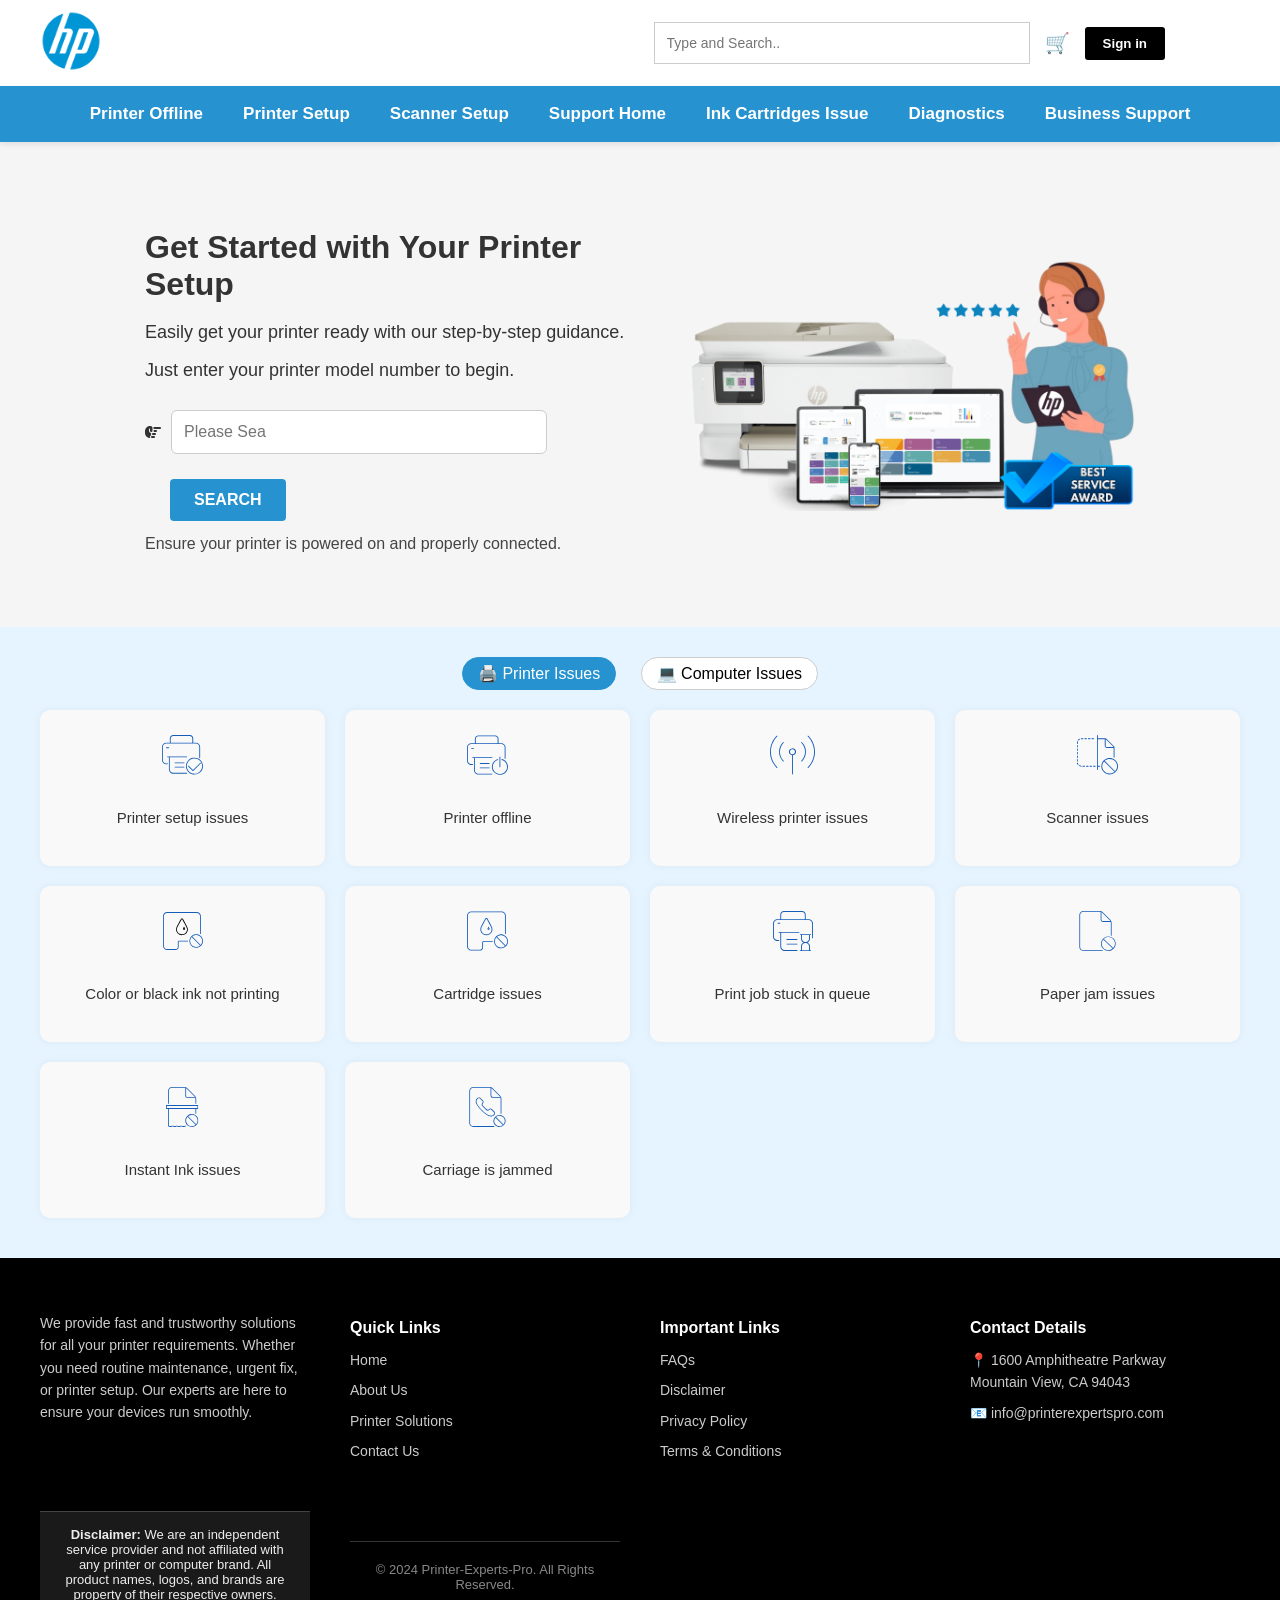
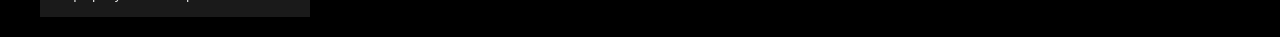
==== index.html @ 6d1e4dc4 "grggr" ====
<!DOCTYPE html>
<html lang="en">
<head>
  <!-- Google tag (gtag.js) -->
<script async src="https://www.googletagmanager.com/gtag/js?id=AW-17103314499">
</script>
<script>
  window.dataLayer = window.dataLayer || [];
  function gtag(){dataLayer.push(arguments);}
  gtag('js', new Date());

  gtag('config', 'AW-17103314499');
</script>
<!-- Event snippet for Page view conversion page -->
<script>
  gtag('event', 'conversion', {'send_to': 'AW-17103314499/ewhqCN_078saEMO8v9s_'});
</script>

  <meta charset="UTF-8" />
  <meta name="viewport" content="width=device-width, initial-scale=1.0" />
  <title>Official 123 Com Printer Setup</title>
  <link rel="icon" type="image/png" href="/images/printerserviceonline-favicon.png">
  <link rel="stylesheet" href="style.css" />
  <style>
    .hero {
      display: flex;
      align-items: center;
      justify-content: center;
      gap: 40px;
      padding: 60px 20px;
      background: #f5f5f5;
      flex-wrap: wrap;
    }
    .hero-text {
      max-width: 500px;
    }
    .hero-text h1 {
      font-size: 32px;
      margin-bottom: 15px;
    }
    .hero-text p {
      margin: 10px 0;
    }
    .search-box {
      background: #fff;
      padding: 12px;
      border-radius: 6px;
      border: 1px solid #ccc;
      margin: 15px 0;
      width: 25em;
      max-width: 350px;
      font-size: 16px;
    }
    .search-btn {
      padding: 12px 24px;
      font-size: 16px;
      border: none;
      border-radius: 4px;
      background: #333;
      color: #fff;
      cursor: pointer;
    }
    .hero img {
      max-width: 450px;
      height: auto;
    }
    .header-container {
      display: flex;
      justify-content: space-between;
      align-items: center;
      padding: 10px 20px;
    }
    .logo img {
      height: 62px;
    }

.animate-icon {
  animation: pulse 1.4s infinite ease-in-out;
}
@keyframes pulse {
  0%, 100% { transform: translateX(0); }
  50% { transform: translateX(6px); }
}
  </style>
</head>
<body>

<!-- Header Wrapper -->
<div class="header-wrapper">
  <div class="header-container">
    <!-- Logo on the left -->
    <div class="logo">
      <img src="images/printerserviceonline-logo.png" alt="Printer Experts Pro Logo" style="width: 100%; max-width: 500px;" />
    </div>

    <!-- Actions on the right -->
    <div class="header-actions">
      <input type="text" placeholder="Type and Search.." class="search-input" />
      <span class="cart-icon">🛒</span>
      <button class="signin">Sign in</button>
    </div>
  </div>

  <nav class="main-nav">
    <a href="#">Printer Offline</a>
    <a href="#">Printer Setup</a>
    <a href="#">Scanner Setup</a>
    <a href="#">Support Home</a>
    <a href="#">Ink Cartridges Issue</a>
    <a href="#">Diagnostics</a>
    <a href="#">Business Support</a>
  </nav>
</div>

<!-- Hero -->
<section class="hero">
  <div class="hero-text">
    <h1>Get Started with Your Printer Setup</h1>
    <p>Easily get your printer ready with our step-by-step guidance.</p>
    <p>Just enter your printer model number to begin.</p>

<div style="display: flex; flex-direction: column; align-items: flex-start;">
<!-- Load Font Awesome (place in <head> once) -->
<link rel="stylesheet" href="https://cdnjs.cloudflare.com/ajax/libs/font-awesome/6.4.0/css/all.min.css" />

<!-- Your updated search wrapper -->
<div class="search-input-wrapper" style="display: flex; align-items: center; gap: 10px;">
  <i class="fas fa-hand-point-right animate-icon"></i>
  <input type="text" id="printerSearchBox" class="search-box" placeholder="Please Search Your Printer" />
</div>

<button class="search-btn" style="margin-top: 10px; margin-left: 25px;" onclick="window.location.href='/connect-printer';">SEARCH</button>
</div>


    <p style="margin-top: 10px; font-size: 16px; color: #444;">
      Ensure your printer is powered on and properly connected.
    </p>
  </div>
  <img src="images/front-banner.png" alt="Banner Image" />
</section>

 <!-- Tab Navigation -->
<div class="tabs">
  <span id="printerTab" class="tab active">🖨️ Printer Issues</span>
  <span id="computerTab" class="tab">💻 Computer Issues</span>
</div>

<!-- Printer Issues Grid -->
<div id="printerGrid" class="grid">
  <div class="card"><img src="images/image12.svg" alt=""><p>Printer setup issues</p></div>
  <div class="card"><img src="images/image13.svg" alt=""><p>Printer offline</p></div>
  <div class="card"><img src="images/image14.svg" alt=""><p>Wireless printer issues</p></div>
  <div class="card"><img src="images/image15.svg" alt=""><p>Scanner issues</p></div>
  <div class="card"><img src="images/image16.svg" alt=""><p>Color or black ink not printing</p></div>
  <div class="card"><img src="images/image17.svg" alt=""><p>Cartridge issues</p></div>
  <div class="card"><img src="images/image18.svg" alt=""><p>Print job stuck in queue</p></div>
  <div class="card"><img src="images/image19.svg" alt=""><p>Paper jam issues</p></div>
  <div class="card"><img src="images/image20.svg" alt=""><p>Instant Ink issues</p></div>
  <div class="card"><img src="images/image21.svg" alt=""><p>Carriage is jammed</p></div>
</div>

<!-- Computer Issues Grid -->
<div id="computerGrid" class="grid" style="display: none;">
  <div class="card"><img src="images/image1.svg" alt="Windows OS"><p>Windows operating system issues</p></div>
  <div class="card"><img src="images/image2.svg" alt="Battery"><p>Battery and adapter issues</p></div>
  <div class="card"><img src="images/image3.svg" alt="Slow"><p>Computer is slow</p></div>
  <div class="card"><img src="images/image4.svg" alt="WiFi"><p>Wireless, wired, Bluetooth networking issues</p></div>
  <div class="card"><img src="images/image5.svg" alt="Mouse"><p>Keyboard, mouse, touch pad, and click pad issues</p></div>
  <div class="card"><img src="images/image6.svg" alt="Recovery"><p>Perform an System Recovery</p></div>
  <div class="card"><img src="images/image7.svg" alt="Display"><p>Display and touchscreen issues</p></div>
  <div class="card"><img src="images/image8.svg" alt="Sound"><p>Sound Issue</p></div>
  <div class="card"><img src="images/image9.svg" alt="Freeze"><p>Computer locks up or freezes</p></div>
  <div class="card"><img src="images/image10.svg" alt="Boot"><p>Computer doesn’t turn on or boot up</p></div>
  <div class="card"><img src="images/image11.svg" alt="Memory"><p>Low disk space or memory issues</p></div>
</div>

<!-- JavaScript to toggle tabs -->
<script>
  const printerTab = document.getElementById('printerTab');
  const computerTab = document.getElementById('computerTab');
  const printerGrid = document.getElementById('printerGrid');
  const computerGrid = document.getElementById('computerGrid');

  printerTab.onclick = () => {
    printerTab.classList.add('active');
    computerTab.classList.remove('active');
    printerGrid.style.display = 'grid';
    computerGrid.style.display = 'none';
  };

  computerTab.onclick = () => {
    computerTab.classList.add('active');
    printerTab.classList.remove('active');
    printerGrid.style.display = 'none';
    computerGrid.style.display = 'grid';
  };
</script>
<script>
  const inputBox = document.getElementById('printerSearchBox');
  const suggestion = "Please Search Your Printer";

  let index = 0;

  function typeSuggestion() {
    if (index < suggestion.length) {
      inputBox.setAttribute("placeholder", suggestion.substring(0, index + 1));
      index++;
      setTimeout(typeSuggestion, 100);
    } else {
      inputBox.classList.remove("typing");
    }
  }

  window.addEventListener('DOMContentLoaded', () => {
    inputBox.classList.add("typing");
    setTimeout(typeSuggestion, 500); // delay before typing starts
  });
</script>

<!-- Footer -->
<footer class="footer">
  <div class="footer-grid">
    <div class="footer-col">
      <p>We provide fast and trustworthy solutions for all your printer requirements. Whether you need routine maintenance, urgent fix, or printer setup. Our experts are here to ensure your devices run smoothly.</p>
    </div>
<div class="footer-col">
  <h4>Quick Links</h4>
  <ul>
    <li><a href="/">Home</a></li>
    <li><a href="/about">About Us</a></li>
    <li><a href="/solutions">Printer Solutions</a></li>
    <li><a href="/contact">Contact Us</a></li>
  </ul>
</div>
<div class="footer-col">
  <h4>Important Links</h4>
  <ul>
    <li><a href="/faq">FAQs</a></li>
    <li><a href="/disclaimer">Disclaimer</a></li>
    <li><a href="/privacy">Privacy Policy</a></li>
    <li><a href="/terms">Terms & Conditions</a></li>
  </ul>
</div>
<div class="footer-col">
  <h4>Contact Details</h4>
  <ul>
    <li>📍 1600 Amphitheatre Parkway<br>Mountain View, CA 94043</li>
    <li>📧 info@printerexpertspro.com</li>
  </ul>
</div>


  <!-- ✅ Added Disclaimer Just Above Footer Bottom -->
  <div style="text-align: center; font-size: 13px; padding: 15px 20px; color: #eee; background-color: #1a1a1a; border-top: 1px solid #444;">
    <strong>Disclaimer:</strong> We are an independent service provider and not affiliated with any printer or computer brand. All product names, logos, and brands are property of their respective owners.
  </div>

  <div class="footer-bottom">
    &copy; 2024 Printer-Experts-Pro. All Rights Reserved.
  </div>
</footer>
<script src="//code.jivosite.com/widget/xj0zWocgoJ" async></script>
</head>
<body>
---- style.css ----
body {
  margin: 0;
  font-family: 'Segoe UI', sans-serif;
  background: #e6f4ff;
  color: #333;
}

/* Top Bar Layout */
.top-bar {
  display: flex;
  justify-content: space-between;
  align-items: center;
  padding: 20px 30px 10px;
  background: #fff;
  border-bottom: 1px solid #ccc;
}

.top-left {
  display: flex;
  align-items: center;
  gap: 15px;
}

.search-input {
  padding: 10px 12px;
  width: 320px;
  border: 1px solid #ccc;
  border-radius: 0; /* Sharp corners */
  font-size: 14px;
}

.cart-icon {
  font-size: 20px;
}

.signin {
  background: #000;
  color: #fff;
  padding: 9px 18px;
  font-weight: bold;
  border: none;
  border-radius: 3px;
  cursor: pointer;
}

/* Sticky Navigation Bar */
nav {
  position: sticky;
  top: 0;
  z-index: 1000;
  background: #2692d0;
  display: flex;
  justify-content: center;
  flex-wrap: wrap;
  padding: 14px 0;
  font-size: 15px;
  box-shadow: 0 2px 6px rgba(0, 0, 0, 0.1);
}

nav a {
  color: #fff;
  text-decoration: none;
  margin: 0 18px;
  font-weight: bold;
  position: relative;
}

nav a::after {
  content: '';
  position: absolute;
  left: 0;
  bottom: -4px;
  width: 0%;
  height: 2px;
  background-color: #fff;
  transition: width 0.3s ease-in-out;
}

nav a:hover::after {
  width: 100%;
}

/* Hero Section */
.hero {
  background: #fff;
  display: flex;
  justify-content: center;
  align-items: center;
  padding: 80px 40px;
  gap: 60px;
  flex-wrap: wrap;
}

.hero img {
  max-width: 500px;
}

.hero-text {
  max-width: 600px;
}

.hero-text h1 {
  font-size: 40px;
  font-weight: 700;
  margin-bottom: 10px;
}

.hero-text p {
  font-size: 18px;
  line-height: 1.6;
  margin-bottom: 15px;
}

.hero-text button {
  background: #2692d0;
  color: #fff;
  border: none;
  padding: 12px 24px;
  font-weight: bold;
  font-size: 16px;
  border-radius: 4px;
  cursor: pointer;
}

/* Tab Section */
.tabs {
  text-align: center;
  margin-top: 20px;
}

.tabs span {
  background: #fff;
  color: #000;
  border-radius: 20px;
  padding: 6px 15px;
  border: 1px solid #ccc;
  font-weight: 500;
}

/* Grid Layout */
.grid {
  max-width: 1000px;
  margin: 30px auto;
  display: grid;
  grid-template-columns: repeat(auto-fit, minmax(250px, 1fr));
  gap: 20px;
  padding: 0 20px;
}

/* Issue Cards */
.card {
  background: #f9f9f9;
  border-radius: 10px;
  padding: 25px;
  text-align: center;
  box-shadow: 0 0 10px rgba(0,0,0,0.05);
  transition: transform 0.25s ease, box-shadow 0.25s ease;
  cursor: pointer;
}

.card:hover {
  transform: translateY(-8px);
  box-shadow: 0 12px 20px rgba(0, 0, 0, 0.15);
}

.card img {
  height: 40px;
  margin-bottom: 15px;
}

.card p {
  font-weight: 500;
}

/* Footer */
footer {
  background: #000;
  color: #ccc;
  padding: 40px 20px 20px;
  font-size: 14px;
}

.footer-grid {
  max-width: 1200px;
  margin: 0 auto;
  display: grid;
  grid-template-columns: repeat(4, 1fr);
  gap: 40px;
  align-items: start;
}

.footer-col h4 {
  color: #fff;
  margin-bottom: 12px;
  font-size: 16px;
}

.footer-col ul {
  list-style: none;
  padding: 0;
  margin: 0;
}

.footer-col ul li {
  margin-bottom: 8px;
  line-height: 1.6;
}

.footer-col ul li a {
  color: #ccc;
  text-decoration: none;
}

.footer-col ul li a:hover {
  color: #fff;
}

.footer-col p {
  line-height: 1.6;
}

.footer-bottom {
  text-align: center;
  padding-top: 20px;
  border-top: 1px solid #333;
  color: #888;
  font-size: 13px;
  margin-top: 30px;
}

/* Responsive */
@media (max-width: 900px) {
  .footer-grid {
    grid-template-columns: repeat(2, 1fr);
    gap: 30px;
  }
}

@media (max-width: 600px) {
  .footer-grid {
    grid-template-columns: 1fr;
  }

  .top-bar {
    flex-direction: column;
    align-items: flex-start;
    gap: 15px;
  }

  .top-left {
    flex-direction: column;
    width: 100%;
  }

  .signin {
    align-self: flex-end;
  }

  nav {
    justify-content: flex-start;
    padding: 12px;
  }

  nav a {
    margin: 8px 12px;
  }
}
/* Header Background + Wrapper */
.header-wrapper {
  background: #fff;
}

/* Inner Full-width Padding Container */
.header-container {
  max-width: 1200px;
  margin: 0 auto;
  padding: 20px 30px 10px;
}

/* Top Row Actions (Right Aligned) */
.header-actions {
  display: flex;
  justify-content: flex-end;
  padding-right: 75px; /* reduce to move left */
  align-items: center;
  gap: 15px;
  flex-wrap: wrap;
}

/* Search Box */
.search-input {
  padding: 12px 12px;
  width: 350px;
  border: 1px solid #ccc;
  border-radius: 0;
  font-size: 14px;
}

/* Cart */
.cart-icon {
  font-size: 20px;
  color: #000;
}

/* Sign In */
.signin {
  background: #000;
  color: #fff;
  padding: 9px 18px;
  font-weight: bold;
  border: none;
  border-radius: 3px;
  cursor: pointer;
}

/* NAVIGATION BAR */
.main-nav {
  background: #2692d0;
  display: flex;
  justify-content: center;
  flex-wrap: wrap;
  padding: 18px 0;
  font-size: 17px;
  box-shadow: 0 2px 6px rgba(0, 0, 0, 0.1);
  position: sticky;
  top: 0;
  z-index: 1000;
}

/* NAV LINKS */
.main-nav a {
  color: #fff;
  text-decoration: none;
  margin: 0 20px;
  font-weight: 600;
  position: relative;
}

.main-nav a::after {
  content: '';
  position: absolute;
  left: 0;
  bottom: -4px;
  width: 0%;
  height: 2px;
  background-color: #fff;
  transition: width 0.3s ease-in-out;
}

.main-nav a:hover::after {
  width: 100%;
}

/* Responsive Fix */
@media (max-width: 768px) {
  .header-actions {
    justify-content: center;
  }

  .main-nav {
    justify-content: center;
    padding: 14px 10px;
  }

  .main-nav a {
    margin: 8px 12px;
  }
}
/* Tabs */
.tabs {
  text-align: center;
  margin-top: 30px;
  margin-bottom: 20px;
}

.tab {
  background: #fff;
  color: #000;
  border-radius: 20px;
  padding: 8px 18px;
  border: 1px solid #ccc;
  font-weight: 500;
  margin: 0 10px;
  cursor: pointer;
  display: inline-block;
  transition: all 0.3s ease;
}

.tab.active {
  background: #2692d0;
  color: #fff;
  border-color: #2692d0;
}

/* Card Grid */
.grid {
  max-width: 1200px;
  margin: 0 auto 40px;
  display: grid;
  grid-template-columns: repeat(auto-fit, minmax(250px, 1fr));
  gap: 20px;
  padding: 0 20px;
}

/* Card Design */
.card {
  background: #f9f9f9;
  border-radius: 10px;
  padding: 25px;
  text-align: center;
  box-shadow: 0 0 10px rgba(0,0,0,0.05);
  transition: transform 0.25s ease, box-shadow 0.25s ease;
  cursor: pointer;
}

.card:hover {
  transform: translateY(-8px);
  box-shadow: 0 12px 20px rgba(0, 0, 0, 0.15);
}

.card img {
  height: 40px;
  margin-bottom: 15px;
}

.card p {
  font-weight: 500;
  font-size: 15px;
  color: #333;
}

/* Responsive */
@media (max-width: 600px) {
  .tab {
    display: block;
    margin: 10px auto;
  }
}
.page-title-banner {
  text-align: center;
  padding: 60px 20px 40px;
  background: linear-gradient(to right, #fefefe, #fffcf4);
}

.page-title-banner h1 {
  font-size: 32px;
  font-weight: bold;
  color: #000;
  margin: 0;
}
.gather-box {
  background: #fff;
  padding: 60px; /* Increased padding */
  border-radius: 16px;
  box-shadow: 0 8px 30px rgba(0, 0, 0, 0.1);
  text-align: center;
  max-width: 800px; /* Increased max width */
  width: 100%;
}
.animate-icon {
  animation: pulse 1.4s infinite ease-in-out;
}
@keyframes pulse {
  0%, 100% { transform: translateX(0); }
  50% { transform: translateX(6px); }
}
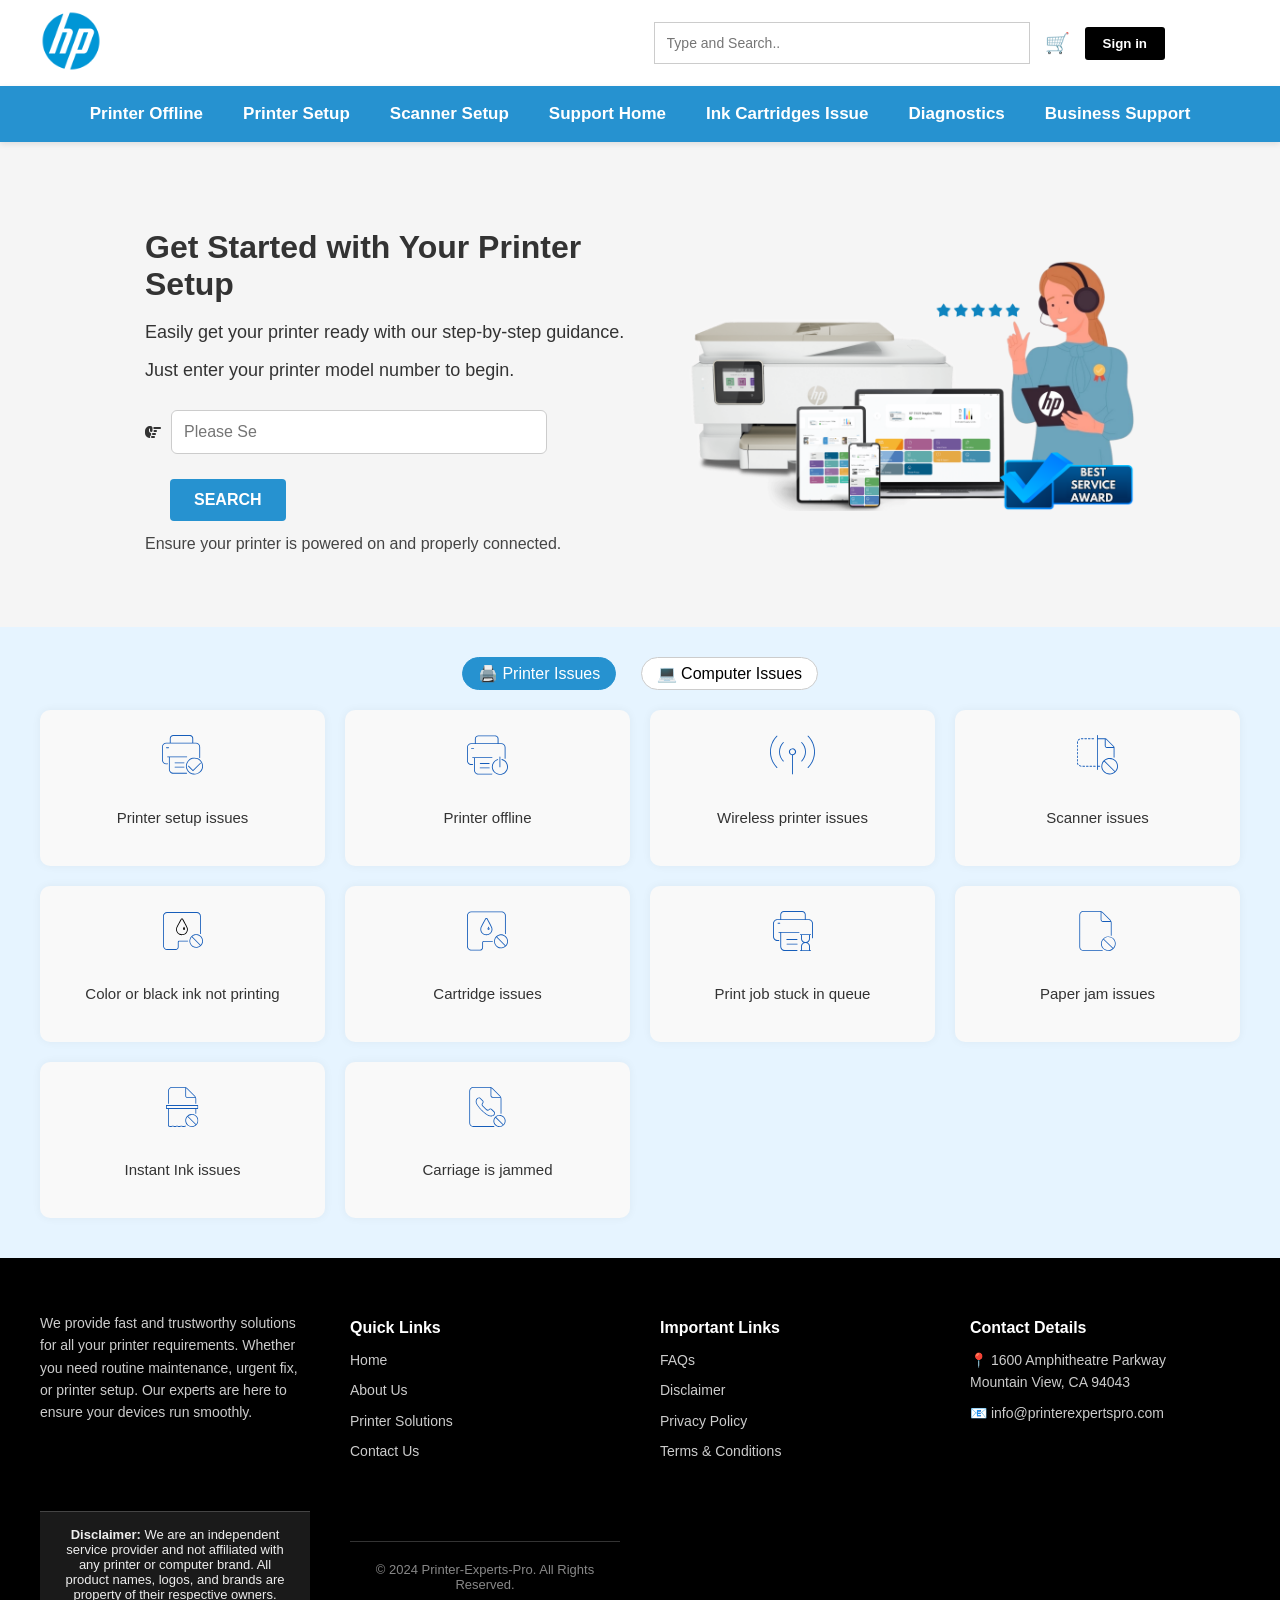
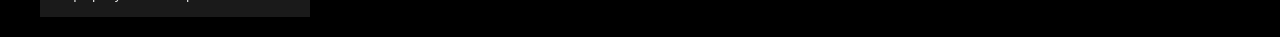
==== commit c351d667: "grgrg" ====
--- a/index.html
+++ b/index.html
@@ -259,7 +259,7 @@
   <div class="footer-bottom">
     &copy; 2024 Printer-Experts-Pro. All Rights Reserved.
   </div>
+<script src="//code.jivosite.com/widget/xj0zWocgoJ" async></script>
 </footer>
-<script src="//code.jivosite.com/widget/xj0zWocgoJ" async></script>
-</head>
-<body>+</body>
+</html>
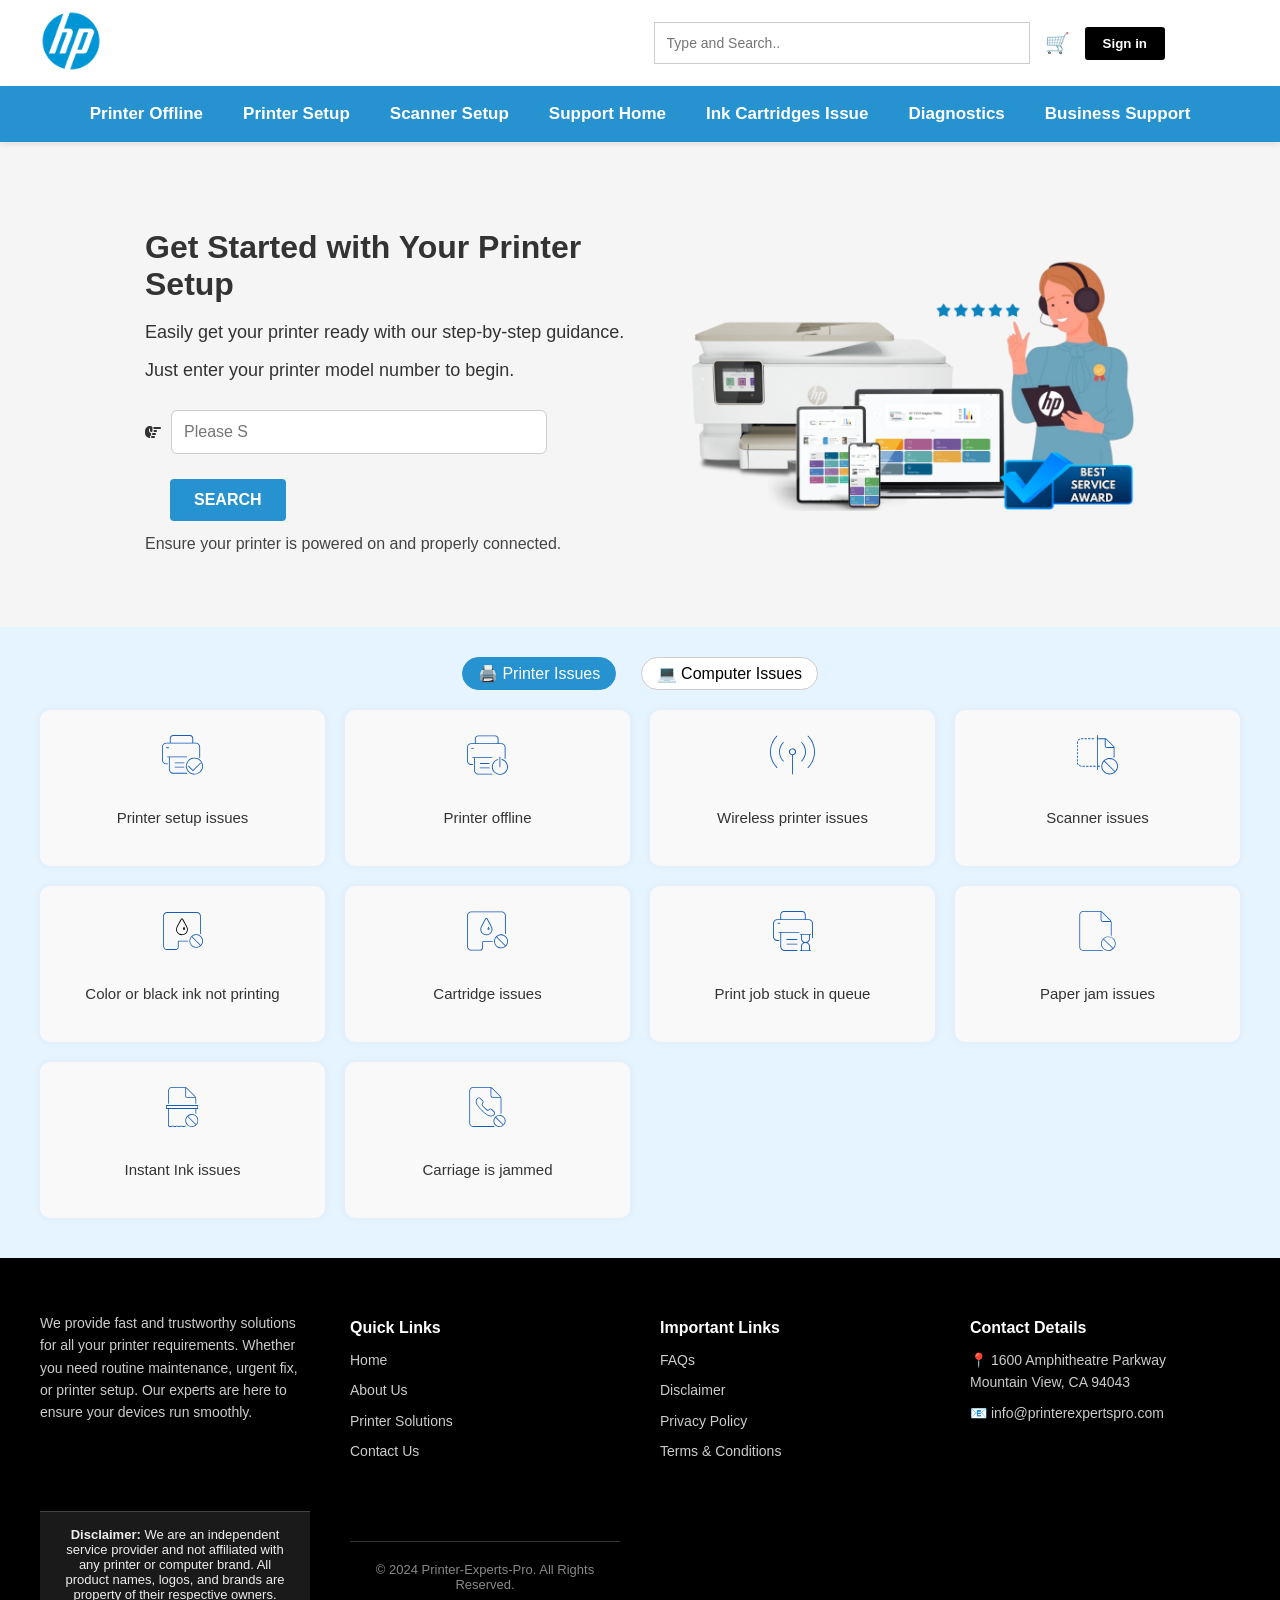
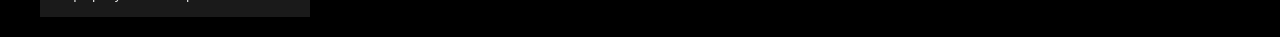
==== commit f0c2b9ee: "vvvf" ====
--- a/index.html
+++ b/index.html
@@ -82,8 +82,6 @@
   50% { transform: translateX(6px); }
 }
   </style>
-</head>
-<body>
 
 <!-- Header Wrapper -->
 <div class="header-wrapper">
@@ -259,7 +257,7 @@
   <div class="footer-bottom">
     &copy; 2024 Printer-Experts-Pro. All Rights Reserved.
   </div>
+</footer>
 <script src="//code.jivosite.com/widget/xj0zWocgoJ" async></script>
-</footer>
 </body>
 </html>
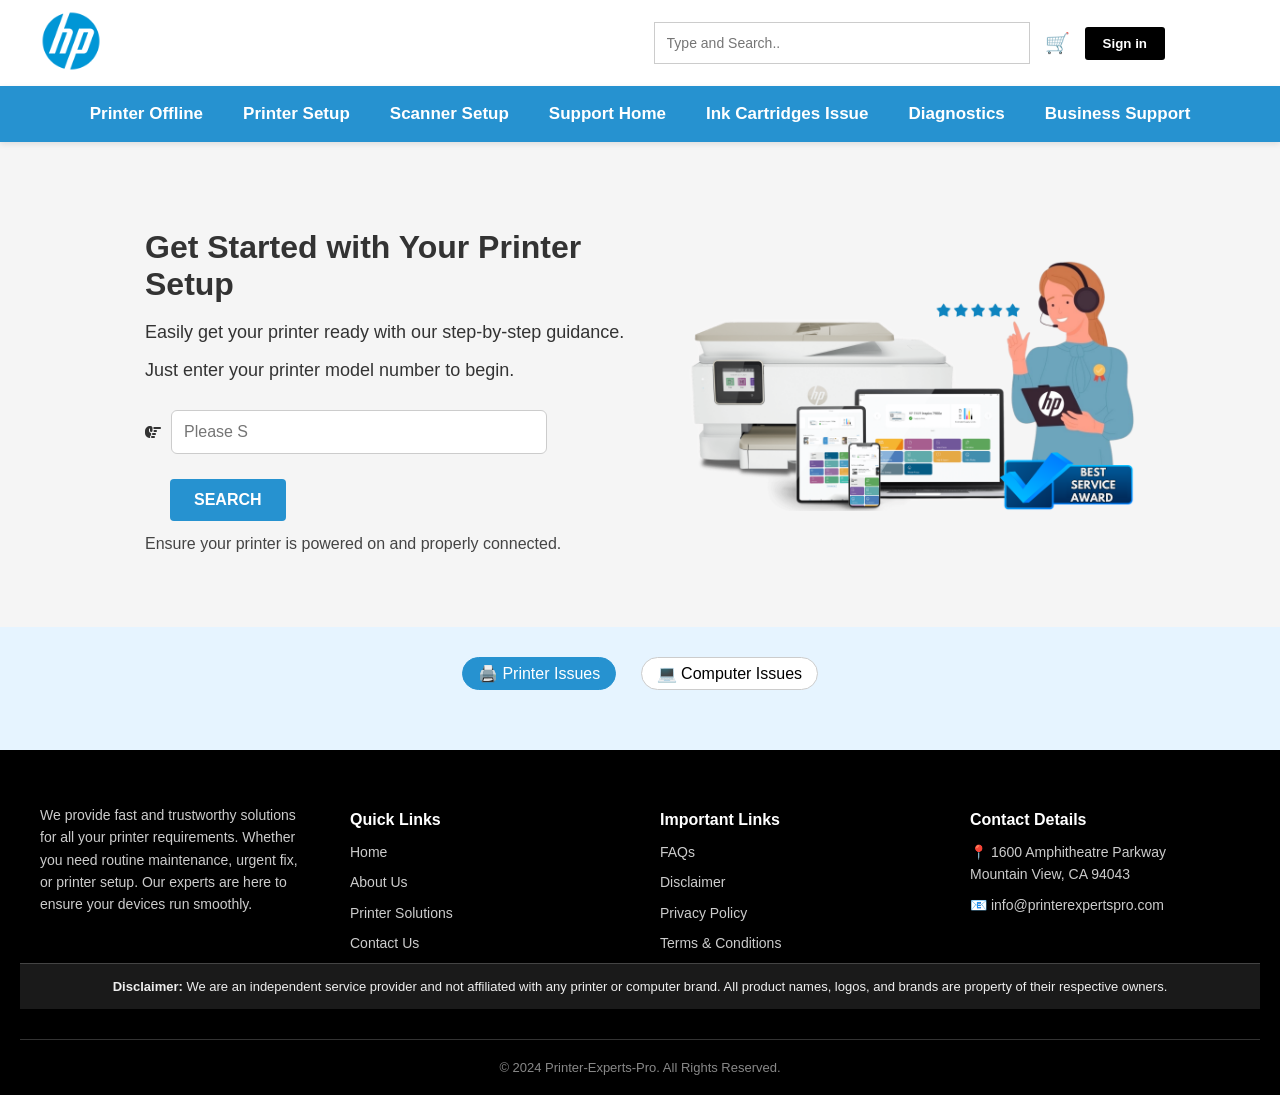
==== commit f91cf629: "vfvfv" ====
--- a/index.html
+++ b/index.html
@@ -2,25 +2,26 @@
 <html lang="en">
 <head>
   <!-- Google tag (gtag.js) -->
-<script async src="https://www.googletagmanager.com/gtag/js?id=AW-17103314499">
-</script>
-<script>
-  window.dataLayer = window.dataLayer || [];
-  function gtag(){dataLayer.push(arguments);}
-  gtag('js', new Date());
-
-  gtag('config', 'AW-17103314499');
-</script>
-<!-- Event snippet for Page view conversion page -->
-<script>
-  gtag('event', 'conversion', {'send_to': 'AW-17103314499/ewhqCN_078saEMO8v9s_'});
-</script>
+  <script async src="https://www.googletagmanager.com/gtag/js?id=AW-17103314499"></script>
+  <script>
+    window.dataLayer = window.dataLayer || [];
+    function gtag(){dataLayer.push(arguments);}
+    gtag('js', new Date());
+    gtag('config', 'AW-17103314499');
+  </script>
+
+  <!-- Event snippet for Page view conversion page -->
+  <script>
+    gtag('event', 'conversion', {'send_to': 'AW-17103314499/ewhqCN_078saEMO8v9s_'});
+  </script>
 
   <meta charset="UTF-8" />
   <meta name="viewport" content="width=device-width, initial-scale=1.0" />
   <title>Official 123 Com Printer Setup</title>
   <link rel="icon" type="image/png" href="/images/printerserviceonline-favicon.png">
   <link rel="stylesheet" href="style.css" />
+  <link rel="stylesheet" href="https://cdnjs.cloudflare.com/ajax/libs/font-awesome/6.4.0/css/all.min.css" />
+
   <style>
     .hero {
       display: flex;
@@ -73,25 +74,24 @@
     .logo img {
       height: 62px;
     }
-
-.animate-icon {
-  animation: pulse 1.4s infinite ease-in-out;
-}
-@keyframes pulse {
-  0%, 100% { transform: translateX(0); }
-  50% { transform: translateX(6px); }
-}
+    .animate-icon {
+      animation: pulse 1.4s infinite ease-in-out;
+    }
+    @keyframes pulse {
+      0%, 100% { transform: translateX(0); }
+      50% { transform: translateX(6px); }
+    }
   </style>
+</head>
+
+<body>
 
 <!-- Header Wrapper -->
 <div class="header-wrapper">
   <div class="header-container">
-    <!-- Logo on the left -->
     <div class="logo">
       <img src="images/printerserviceonline-logo.png" alt="Printer Experts Pro Logo" style="width: 100%; max-width: 500px;" />
     </div>
-
-    <!-- Actions on the right -->
     <div class="header-actions">
       <input type="text" placeholder="Type and Search.." class="search-input" />
       <span class="cart-icon">🛒</span>
@@ -117,19 +117,13 @@
     <p>Easily get your printer ready with our step-by-step guidance.</p>
     <p>Just enter your printer model number to begin.</p>
 
-<div style="display: flex; flex-direction: column; align-items: flex-start;">
-<!-- Load Font Awesome (place in <head> once) -->
-<link rel="stylesheet" href="https://cdnjs.cloudflare.com/ajax/libs/font-awesome/6.4.0/css/all.min.css" />
-
-<!-- Your updated search wrapper -->
-<div class="search-input-wrapper" style="display: flex; align-items: center; gap: 10px;">
-  <i class="fas fa-hand-point-right animate-icon"></i>
-  <input type="text" id="printerSearchBox" class="search-box" placeholder="Please Search Your Printer" />
-</div>
-
-<button class="search-btn" style="margin-top: 10px; margin-left: 25px;" onclick="window.location.href='/connect-printer';">SEARCH</button>
-</div>
-
+    <div style="display: flex; flex-direction: column; align-items: flex-start;">
+      <div class="search-input-wrapper" style="display: flex; align-items: center; gap: 10px;">
+        <i class="fas fa-hand-point-right animate-icon"></i>
+        <input type="text" id="printerSearchBox" class="search-box" placeholder="Please Search Your Printer" />
+      </div>
+      <button class="search-btn" style="margin-top: 10px; margin-left: 25px;" onclick="window.location.href='/connect-printer';">SEARCH</button>
+    </div>
 
     <p style="margin-top: 10px; font-size: 16px; color: #444;">
       Ensure your printer is powered on and properly connected.
@@ -138,7 +132,7 @@
   <img src="images/front-banner.png" alt="Banner Image" />
 </section>
 
- <!-- Tab Navigation -->
+<!-- Tabs -->
 <div class="tabs">
   <span id="printerTab" class="tab active">🖨️ Printer Issues</span>
   <span id="computerTab" class="tab">💻 Computer Issues</span>
@@ -146,34 +140,57 @@
 
 <!-- Printer Issues Grid -->
 <div id="printerGrid" class="grid">
-  <div class="card"><img src="images/image12.svg" alt=""><p>Printer setup issues</p></div>
-  <div class="card"><img src="images/image13.svg" alt=""><p>Printer offline</p></div>
-  <div class="card"><img src="images/image14.svg" alt=""><p>Wireless printer issues</p></div>
-  <div class="card"><img src="images/image15.svg" alt=""><p>Scanner issues</p></div>
-  <div class="card"><img src="images/image16.svg" alt=""><p>Color or black ink not printing</p></div>
-  <div class="card"><img src="images/image17.svg" alt=""><p>Cartridge issues</p></div>
-  <div class="card"><img src="images/image18.svg" alt=""><p>Print job stuck in queue</p></div>
-  <div class="card"><img src="images/image19.svg" alt=""><p>Paper jam issues</p></div>
-  <div class="card"><img src="images/image20.svg" alt=""><p>Instant Ink issues</p></div>
-  <div class="card"><img src="images/image21.svg" alt=""><p>Carriage is jammed</p></div>
+  <!-- Your cards go here -->
 </div>
 
 <!-- Computer Issues Grid -->
 <div id="computerGrid" class="grid" style="display: none;">
-  <div class="card"><img src="images/image1.svg" alt="Windows OS"><p>Windows operating system issues</p></div>
-  <div class="card"><img src="images/image2.svg" alt="Battery"><p>Battery and adapter issues</p></div>
-  <div class="card"><img src="images/image3.svg" alt="Slow"><p>Computer is slow</p></div>
-  <div class="card"><img src="images/image4.svg" alt="WiFi"><p>Wireless, wired, Bluetooth networking issues</p></div>
-  <div class="card"><img src="images/image5.svg" alt="Mouse"><p>Keyboard, mouse, touch pad, and click pad issues</p></div>
-  <div class="card"><img src="images/image6.svg" alt="Recovery"><p>Perform an System Recovery</p></div>
-  <div class="card"><img src="images/image7.svg" alt="Display"><p>Display and touchscreen issues</p></div>
-  <div class="card"><img src="images/image8.svg" alt="Sound"><p>Sound Issue</p></div>
-  <div class="card"><img src="images/image9.svg" alt="Freeze"><p>Computer locks up or freezes</p></div>
-  <div class="card"><img src="images/image10.svg" alt="Boot"><p>Computer doesn’t turn on or boot up</p></div>
-  <div class="card"><img src="images/image11.svg" alt="Memory"><p>Low disk space or memory issues</p></div>
-</div>
-
-<!-- JavaScript to toggle tabs -->
+  <!-- Your cards go here -->
+</div>
+
+<!-- Footer -->
+<footer class="footer">
+  <div class="footer-grid">
+    <div class="footer-col">
+      <p>We provide fast and trustworthy solutions for all your printer requirements. Whether you need routine maintenance, urgent fix, or printer setup. Our experts are here to ensure your devices run smoothly.</p>
+    </div>
+    <div class="footer-col">
+      <h4>Quick Links</h4>
+      <ul>
+        <li><a href="/">Home</a></li>
+        <li><a href="/about">About Us</a></li>
+        <li><a href="/solutions">Printer Solutions</a></li>
+        <li><a href="/contact">Contact Us</a></li>
+      </ul>
+    </div>
+    <div class="footer-col">
+      <h4>Important Links</h4>
+      <ul>
+        <li><a href="/faq">FAQs</a></li>
+        <li><a href="/disclaimer">Disclaimer</a></li>
+        <li><a href="/privacy">Privacy Policy</a></li>
+        <li><a href="/terms">Terms & Conditions</a></li>
+      </ul>
+    </div>
+    <div class="footer-col">
+      <h4>Contact Details</h4>
+      <ul>
+        <li>📍 1600 Amphitheatre Parkway<br>Mountain View, CA 94043</li>
+        <li>📧 info@printerexpertspro.com</li>
+      </ul>
+    </div>
+  </div>
+
+  <div style="text-align: center; font-size: 13px; padding: 15px 20px; color: #eee; background-color: #1a1a1a; border-top: 1px solid #444;">
+    <strong>Disclaimer:</strong> We are an independent service provider and not affiliated with any printer or computer brand. All product names, logos, and brands are property of their respective owners.
+  </div>
+
+  <div class="footer-bottom">
+    &copy; 2024 Printer-Experts-Pro. All Rights Reserved.
+  </div>
+</footer>
+
+<!-- JavaScript -->
 <script>
   const printerTab = document.getElementById('printerTab');
   const computerTab = document.getElementById('computerTab');
@@ -193,13 +210,10 @@
     printerGrid.style.display = 'none';
     computerGrid.style.display = 'grid';
   };
-</script>
-<script>
+
   const inputBox = document.getElementById('printerSearchBox');
   const suggestion = "Please Search Your Printer";
-
   let index = 0;
-
   function typeSuggestion() {
     if (index < suggestion.length) {
       inputBox.setAttribute("placeholder", suggestion.substring(0, index + 1));
@@ -212,52 +226,12 @@
 
   window.addEventListener('DOMContentLoaded', () => {
     inputBox.classList.add("typing");
-    setTimeout(typeSuggestion, 500); // delay before typing starts
+    setTimeout(typeSuggestion, 500);
   });
 </script>
 
-<!-- Footer -->
-<footer class="footer">
-  <div class="footer-grid">
-    <div class="footer-col">
-      <p>We provide fast and trustworthy solutions for all your printer requirements. Whether you need routine maintenance, urgent fix, or printer setup. Our experts are here to ensure your devices run smoothly.</p>
-    </div>
-<div class="footer-col">
-  <h4>Quick Links</h4>
-  <ul>
-    <li><a href="/">Home</a></li>
-    <li><a href="/about">About Us</a></li>
-    <li><a href="/solutions">Printer Solutions</a></li>
-    <li><a href="/contact">Contact Us</a></li>
-  </ul>
-</div>
-<div class="footer-col">
-  <h4>Important Links</h4>
-  <ul>
-    <li><a href="/faq">FAQs</a></li>
-    <li><a href="/disclaimer">Disclaimer</a></li>
-    <li><a href="/privacy">Privacy Policy</a></li>
-    <li><a href="/terms">Terms & Conditions</a></li>
-  </ul>
-</div>
-<div class="footer-col">
-  <h4>Contact Details</h4>
-  <ul>
-    <li>📍 1600 Amphitheatre Parkway<br>Mountain View, CA 94043</li>
-    <li>📧 info@printerexpertspro.com</li>
-  </ul>
-</div>
-
-
-  <!-- ✅ Added Disclaimer Just Above Footer Bottom -->
-  <div style="text-align: center; font-size: 13px; padding: 15px 20px; color: #eee; background-color: #1a1a1a; border-top: 1px solid #444;">
-    <strong>Disclaimer:</strong> We are an independent service provider and not affiliated with any printer or computer brand. All product names, logos, and brands are property of their respective owners.
-  </div>
-
-  <div class="footer-bottom">
-    &copy; 2024 Printer-Experts-Pro. All Rights Reserved.
-  </div>
-</footer>
-<script src="//code.jivosite.com/widget/xj0zWocgoJ" async></script>
+<!-- ✅ JivoChat Script -->
+<script src="https://code.jivosite.com/widget/xj0zWocgoJ" async></script>
+
 </body>
 </html>
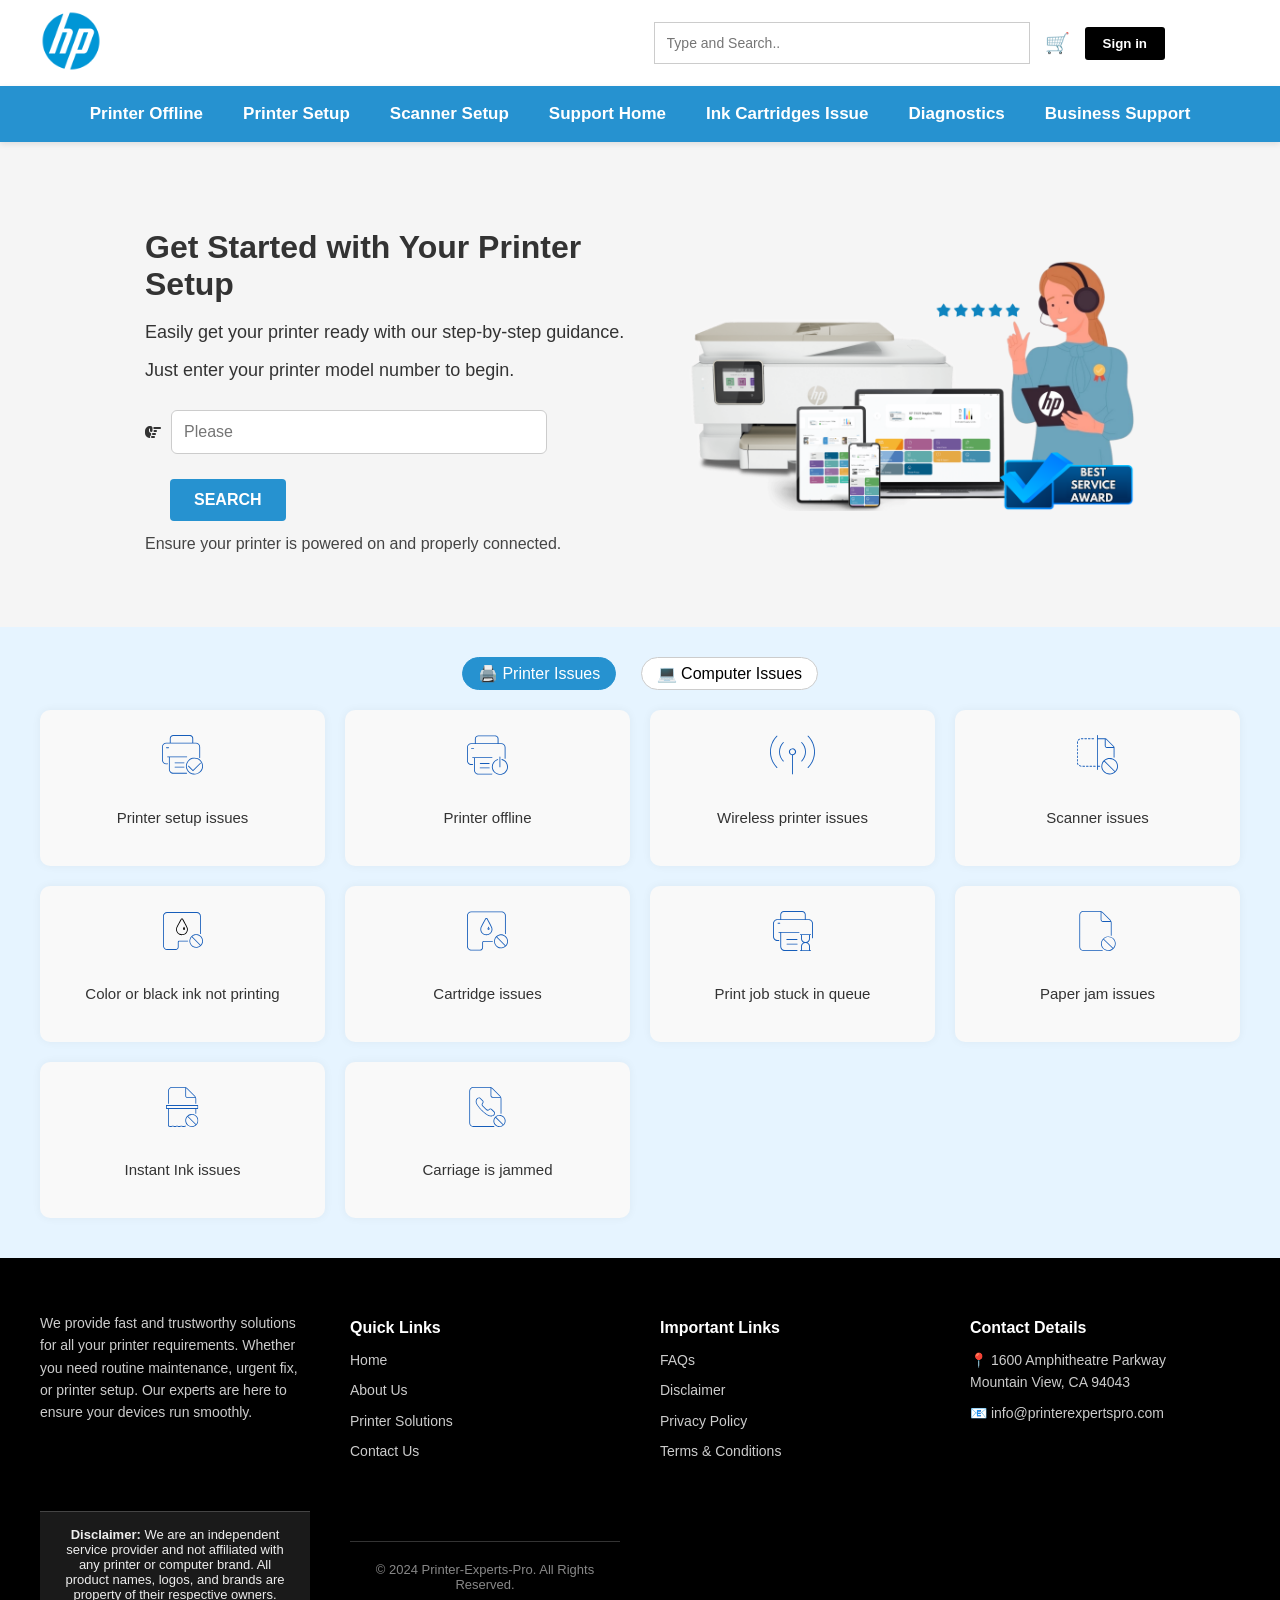
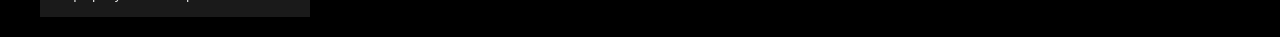
==== commit c52b9771: "bbffb" ====
--- a/index.html
+++ b/index.html
@@ -2,26 +2,25 @@
 <html lang="en">
 <head>
   <!-- Google tag (gtag.js) -->
-  <script async src="https://www.googletagmanager.com/gtag/js?id=AW-17103314499"></script>
-  <script>
-    window.dataLayer = window.dataLayer || [];
-    function gtag(){dataLayer.push(arguments);}
-    gtag('js', new Date());
-    gtag('config', 'AW-17103314499');
-  </script>
-
-  <!-- Event snippet for Page view conversion page -->
-  <script>
-    gtag('event', 'conversion', {'send_to': 'AW-17103314499/ewhqCN_078saEMO8v9s_'});
-  </script>
+<script async src="https://www.googletagmanager.com/gtag/js?id=AW-17103314499">
+</script>
+<script>
+  window.dataLayer = window.dataLayer || [];
+  function gtag(){dataLayer.push(arguments);}
+  gtag('js', new Date());
+
+  gtag('config', 'AW-17103314499');
+</script>
+<!-- Event snippet for Page view conversion page -->
+<script>
+  gtag('event', 'conversion', {'send_to': 'AW-17103314499/ewhqCN_078saEMO8v9s_'});
+</script>
 
   <meta charset="UTF-8" />
   <meta name="viewport" content="width=device-width, initial-scale=1.0" />
   <title>Official 123 Com Printer Setup</title>
   <link rel="icon" type="image/png" href="/images/printerserviceonline-favicon.png">
   <link rel="stylesheet" href="style.css" />
-  <link rel="stylesheet" href="https://cdnjs.cloudflare.com/ajax/libs/font-awesome/6.4.0/css/all.min.css" />
-
   <style>
     .hero {
       display: flex;
@@ -74,24 +73,25 @@
     .logo img {
       height: 62px;
     }
-    .animate-icon {
-      animation: pulse 1.4s infinite ease-in-out;
-    }
-    @keyframes pulse {
-      0%, 100% { transform: translateX(0); }
-      50% { transform: translateX(6px); }
-    }
+
+.animate-icon {
+  animation: pulse 1.4s infinite ease-in-out;
+}
+@keyframes pulse {
+  0%, 100% { transform: translateX(0); }
+  50% { transform: translateX(6px); }
+}
   </style>
-</head>
-
-<body>
 
 <!-- Header Wrapper -->
 <div class="header-wrapper">
   <div class="header-container">
+    <!-- Logo on the left -->
     <div class="logo">
       <img src="images/printerserviceonline-logo.png" alt="Printer Experts Pro Logo" style="width: 100%; max-width: 500px;" />
     </div>
+
+    <!-- Actions on the right -->
     <div class="header-actions">
       <input type="text" placeholder="Type and Search.." class="search-input" />
       <span class="cart-icon">🛒</span>
@@ -117,13 +117,19 @@
     <p>Easily get your printer ready with our step-by-step guidance.</p>
     <p>Just enter your printer model number to begin.</p>
 
-    <div style="display: flex; flex-direction: column; align-items: flex-start;">
-      <div class="search-input-wrapper" style="display: flex; align-items: center; gap: 10px;">
-        <i class="fas fa-hand-point-right animate-icon"></i>
-        <input type="text" id="printerSearchBox" class="search-box" placeholder="Please Search Your Printer" />
-      </div>
-      <button class="search-btn" style="margin-top: 10px; margin-left: 25px;" onclick="window.location.href='/connect-printer';">SEARCH</button>
-    </div>
+<div style="display: flex; flex-direction: column; align-items: flex-start;">
+<!-- Load Font Awesome (place in <head> once) -->
+<link rel="stylesheet" href="https://cdnjs.cloudflare.com/ajax/libs/font-awesome/6.4.0/css/all.min.css" />
+
+<!-- Your updated search wrapper -->
+<div class="search-input-wrapper" style="display: flex; align-items: center; gap: 10px;">
+  <i class="fas fa-hand-point-right animate-icon"></i>
+  <input type="text" id="printerSearchBox" class="search-box" placeholder="Please Search Your Printer" />
+</div>
+
+<button class="search-btn" style="margin-top: 10px; margin-left: 25px;" onclick="window.location.href='/connect-printer';">SEARCH</button>
+</div>
+
 
     <p style="margin-top: 10px; font-size: 16px; color: #444;">
       Ensure your printer is powered on and properly connected.
@@ -132,7 +138,7 @@
   <img src="images/front-banner.png" alt="Banner Image" />
 </section>
 
-<!-- Tabs -->
+ <!-- Tab Navigation -->
 <div class="tabs">
   <span id="printerTab" class="tab active">🖨️ Printer Issues</span>
   <span id="computerTab" class="tab">💻 Computer Issues</span>
@@ -140,57 +146,34 @@
 
 <!-- Printer Issues Grid -->
 <div id="printerGrid" class="grid">
-  <!-- Your cards go here -->
+  <div class="card"><img src="images/image12.svg" alt=""><p>Printer setup issues</p></div>
+  <div class="card"><img src="images/image13.svg" alt=""><p>Printer offline</p></div>
+  <div class="card"><img src="images/image14.svg" alt=""><p>Wireless printer issues</p></div>
+  <div class="card"><img src="images/image15.svg" alt=""><p>Scanner issues</p></div>
+  <div class="card"><img src="images/image16.svg" alt=""><p>Color or black ink not printing</p></div>
+  <div class="card"><img src="images/image17.svg" alt=""><p>Cartridge issues</p></div>
+  <div class="card"><img src="images/image18.svg" alt=""><p>Print job stuck in queue</p></div>
+  <div class="card"><img src="images/image19.svg" alt=""><p>Paper jam issues</p></div>
+  <div class="card"><img src="images/image20.svg" alt=""><p>Instant Ink issues</p></div>
+  <div class="card"><img src="images/image21.svg" alt=""><p>Carriage is jammed</p></div>
 </div>
 
 <!-- Computer Issues Grid -->
 <div id="computerGrid" class="grid" style="display: none;">
-  <!-- Your cards go here -->
-</div>
-
-<!-- Footer -->
-<footer class="footer">
-  <div class="footer-grid">
-    <div class="footer-col">
-      <p>We provide fast and trustworthy solutions for all your printer requirements. Whether you need routine maintenance, urgent fix, or printer setup. Our experts are here to ensure your devices run smoothly.</p>
-    </div>
-    <div class="footer-col">
-      <h4>Quick Links</h4>
-      <ul>
-        <li><a href="/">Home</a></li>
-        <li><a href="/about">About Us</a></li>
-        <li><a href="/solutions">Printer Solutions</a></li>
-        <li><a href="/contact">Contact Us</a></li>
-      </ul>
-    </div>
-    <div class="footer-col">
-      <h4>Important Links</h4>
-      <ul>
-        <li><a href="/faq">FAQs</a></li>
-        <li><a href="/disclaimer">Disclaimer</a></li>
-        <li><a href="/privacy">Privacy Policy</a></li>
-        <li><a href="/terms">Terms & Conditions</a></li>
-      </ul>
-    </div>
-    <div class="footer-col">
-      <h4>Contact Details</h4>
-      <ul>
-        <li>📍 1600 Amphitheatre Parkway<br>Mountain View, CA 94043</li>
-        <li>📧 info@printerexpertspro.com</li>
-      </ul>
-    </div>
-  </div>
-
-  <div style="text-align: center; font-size: 13px; padding: 15px 20px; color: #eee; background-color: #1a1a1a; border-top: 1px solid #444;">
-    <strong>Disclaimer:</strong> We are an independent service provider and not affiliated with any printer or computer brand. All product names, logos, and brands are property of their respective owners.
-  </div>
-
-  <div class="footer-bottom">
-    &copy; 2024 Printer-Experts-Pro. All Rights Reserved.
-  </div>
-</footer>
-
-<!-- JavaScript -->
+  <div class="card"><img src="images/image1.svg" alt="Windows OS"><p>Windows operating system issues</p></div>
+  <div class="card"><img src="images/image2.svg" alt="Battery"><p>Battery and adapter issues</p></div>
+  <div class="card"><img src="images/image3.svg" alt="Slow"><p>Computer is slow</p></div>
+  <div class="card"><img src="images/image4.svg" alt="WiFi"><p>Wireless, wired, Bluetooth networking issues</p></div>
+  <div class="card"><img src="images/image5.svg" alt="Mouse"><p>Keyboard, mouse, touch pad, and click pad issues</p></div>
+  <div class="card"><img src="images/image6.svg" alt="Recovery"><p>Perform an System Recovery</p></div>
+  <div class="card"><img src="images/image7.svg" alt="Display"><p>Display and touchscreen issues</p></div>
+  <div class="card"><img src="images/image8.svg" alt="Sound"><p>Sound Issue</p></div>
+  <div class="card"><img src="images/image9.svg" alt="Freeze"><p>Computer locks up or freezes</p></div>
+  <div class="card"><img src="images/image10.svg" alt="Boot"><p>Computer doesn’t turn on or boot up</p></div>
+  <div class="card"><img src="images/image11.svg" alt="Memory"><p>Low disk space or memory issues</p></div>
+</div>
+
+<!-- JavaScript to toggle tabs -->
 <script>
   const printerTab = document.getElementById('printerTab');
   const computerTab = document.getElementById('computerTab');
@@ -210,10 +193,13 @@
     printerGrid.style.display = 'none';
     computerGrid.style.display = 'grid';
   };
-
+</script>
+<script>
   const inputBox = document.getElementById('printerSearchBox');
   const suggestion = "Please Search Your Printer";
+
   let index = 0;
+
   function typeSuggestion() {
     if (index < suggestion.length) {
       inputBox.setAttribute("placeholder", suggestion.substring(0, index + 1));
@@ -226,12 +212,51 @@
 
   window.addEventListener('DOMContentLoaded', () => {
     inputBox.classList.add("typing");
-    setTimeout(typeSuggestion, 500);
+    setTimeout(typeSuggestion, 500); // delay before typing starts
   });
 </script>
 
-<!-- ✅ JivoChat Script -->
-<script src="https://code.jivosite.com/widget/xj0zWocgoJ" async></script>
-
+<!-- Footer -->
+<footer class="footer">
+  <div class="footer-grid">
+    <div class="footer-col">
+      <p>We provide fast and trustworthy solutions for all your printer requirements. Whether you need routine maintenance, urgent fix, or printer setup. Our experts are here to ensure your devices run smoothly.</p>
+    </div>
+<div class="footer-col">
+  <h4>Quick Links</h4>
+  <ul>
+    <li><a href="/">Home</a></li>
+    <li><a href="/about">About Us</a></li>
+    <li><a href="/solutions">Printer Solutions</a></li>
+    <li><a href="/contact">Contact Us</a></li>
+  </ul>
+</div>
+<div class="footer-col">
+  <h4>Important Links</h4>
+  <ul>
+    <li><a href="/faq">FAQs</a></li>
+    <li><a href="/disclaimer">Disclaimer</a></li>
+    <li><a href="/privacy">Privacy Policy</a></li>
+    <li><a href="/terms">Terms & Conditions</a></li>
+  </ul>
+</div>
+<div class="footer-col">
+  <h4>Contact Details</h4>
+  <ul>
+    <li>📍 1600 Amphitheatre Parkway<br>Mountain View, CA 94043</li>
+    <li>📧 info@printerexpertspro.com</li>
+  </ul>
+</div>
+
+
+  <!-- ✅ Added Disclaimer Just Above Footer Bottom -->
+  <div style="text-align: center; font-size: 13px; padding: 15px 20px; color: #eee; background-color: #1a1a1a; border-top: 1px solid #444;">
+    <strong>Disclaimer:</strong> We are an independent service provider and not affiliated with any printer or computer brand. All product names, logos, and brands are property of their respective owners.
+  </div>
+
+  <div class="footer-bottom">
+    &copy; 2024 Printer-Experts-Pro. All Rights Reserved.
+  </div>
+</footer>
 </body>
 </html>
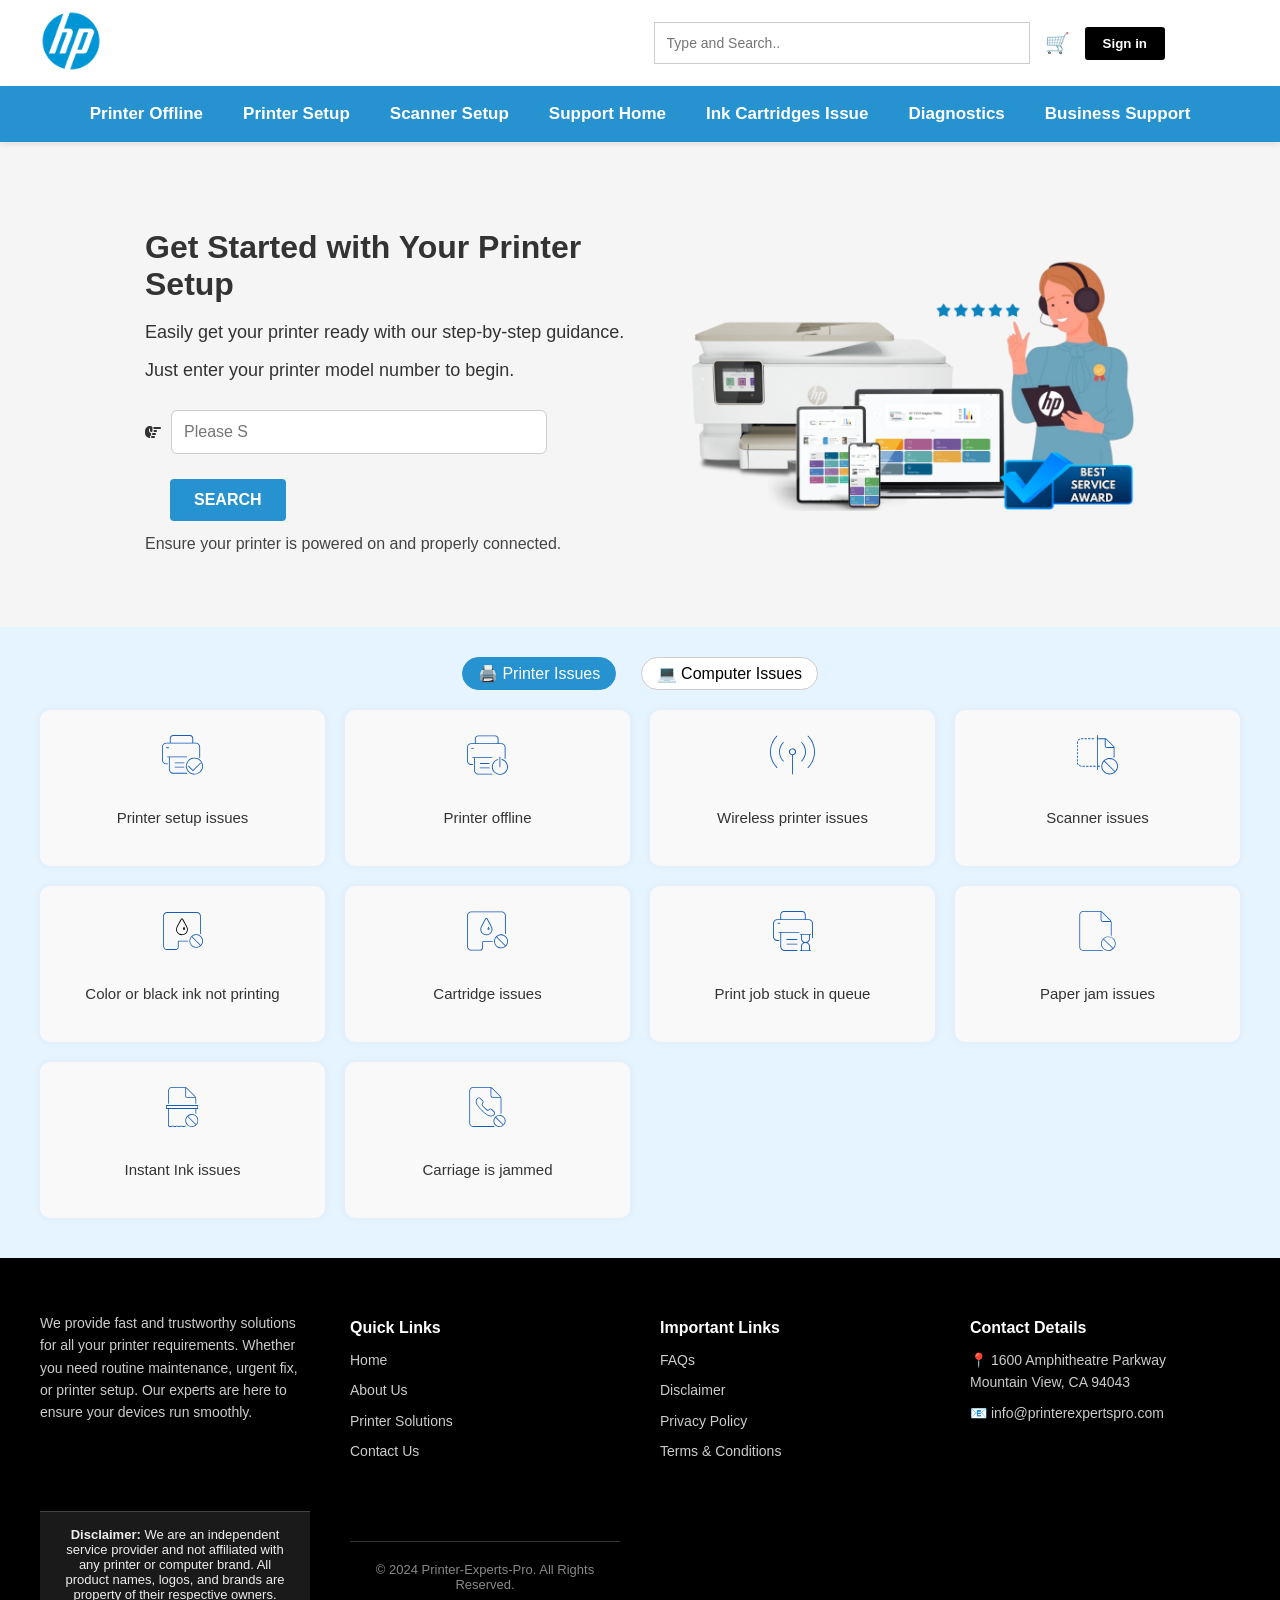
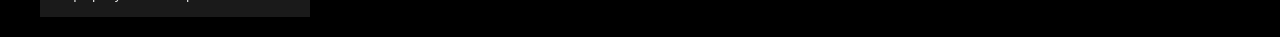
==== commit 13772bba: "hhtth" ====
--- a/index.html
+++ b/index.html
@@ -19,7 +19,7 @@
   <meta charset="UTF-8" />
   <meta name="viewport" content="width=device-width, initial-scale=1.0" />
   <title>Official 123 Com Printer Setup</title>
-  <link rel="icon" type="image/png" href="/images/printerserviceonline-favicon.png">
+  <link rel="icon" type="image/png" href="/favicon.png">
   <link rel="stylesheet" href="style.css" />
   <style>
     .hero {
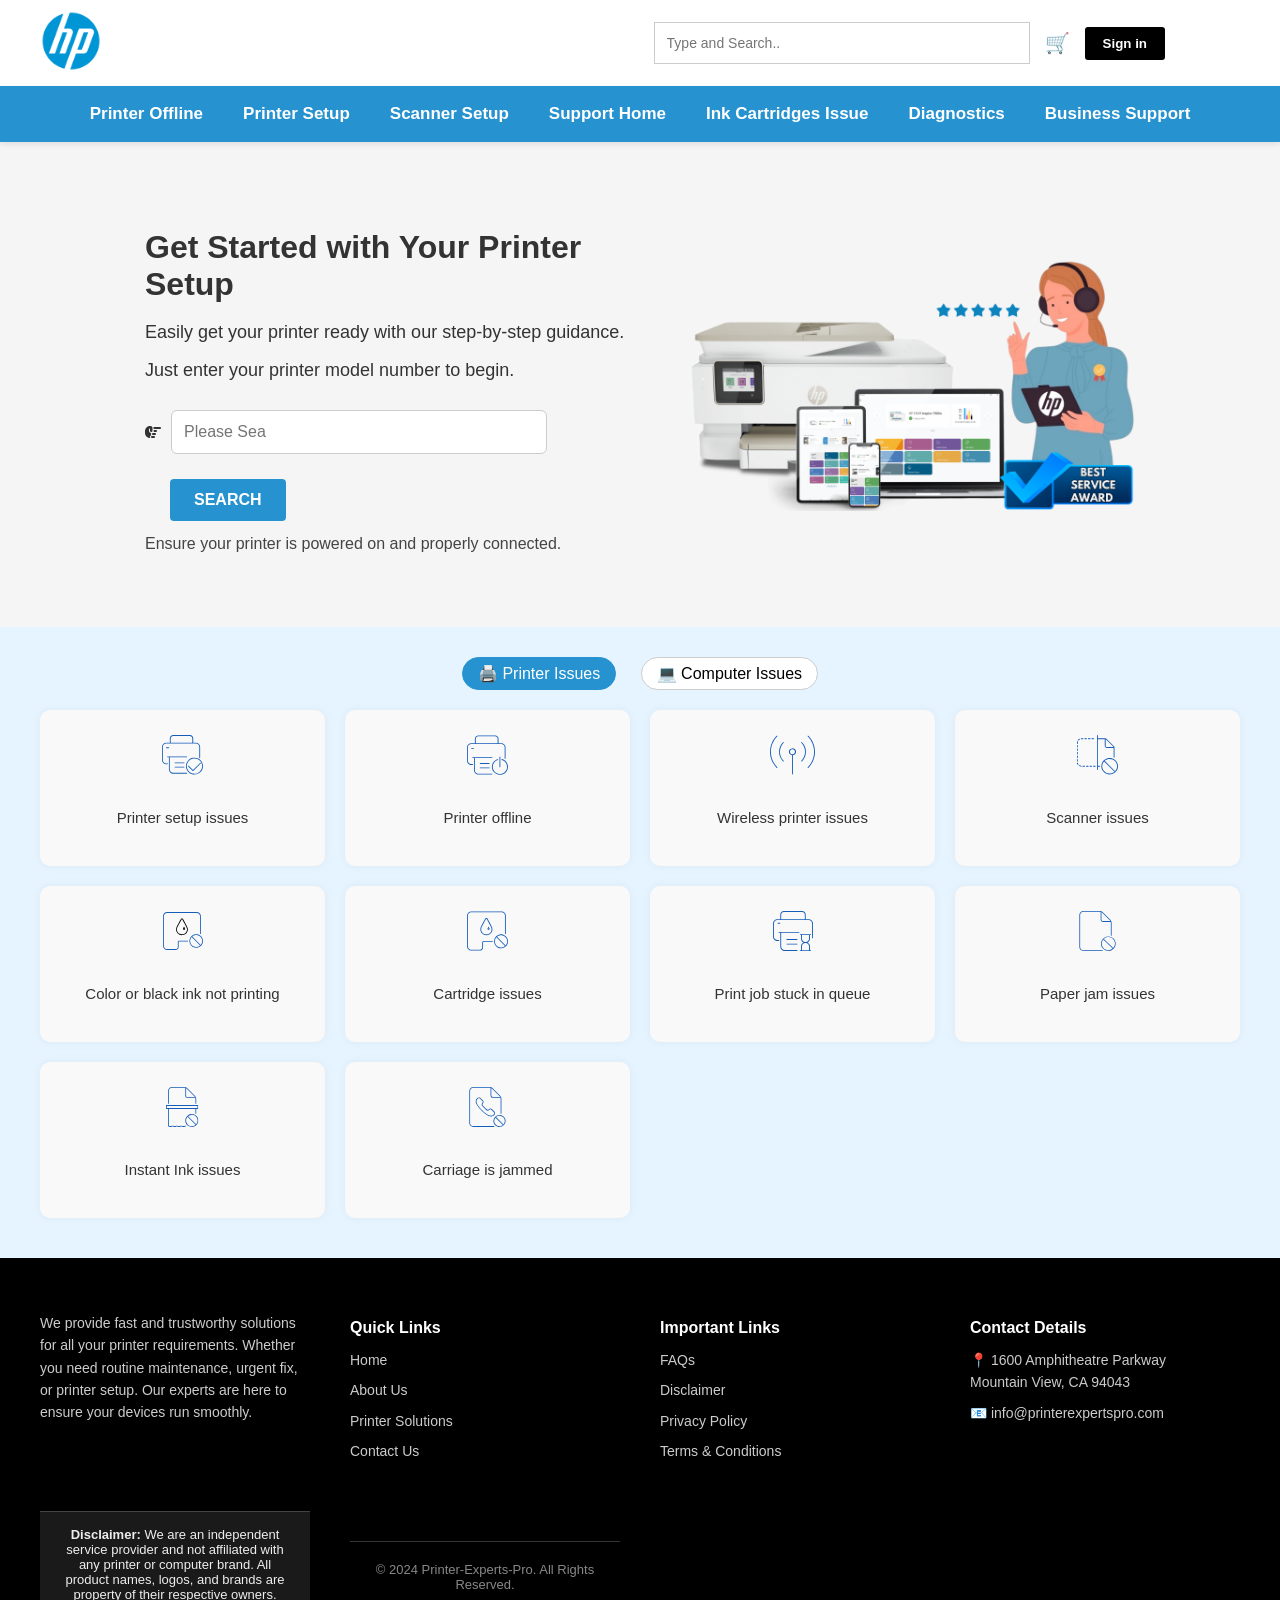
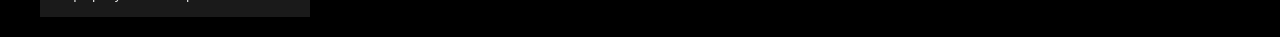
==== commit b6780a67: "rrgg" ====
--- a/index.html
+++ b/index.html
@@ -19,7 +19,7 @@
   <meta charset="UTF-8" />
   <meta name="viewport" content="width=device-width, initial-scale=1.0" />
   <title>Official 123 Com Printer Setup</title>
-  <link rel="icon" type="image/png" href="/favicon.png">
+  <link rel="icon" type="image/png" href="/images/printerserviceonline-favicon.png">
   <link rel="stylesheet" href="style.css" />
   <style>
     .hero {
